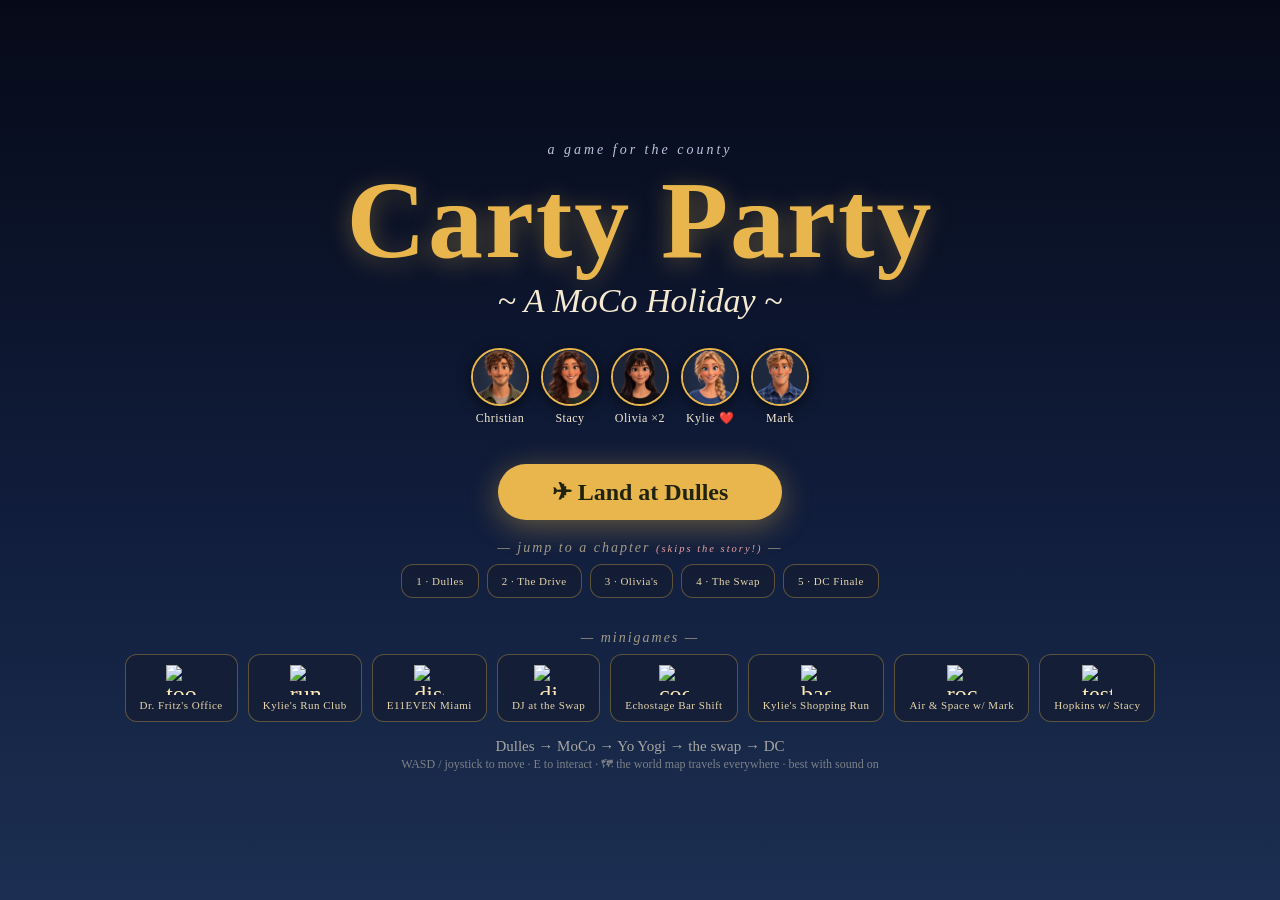
==== index.html @ 47bc9d47 "Title screen: world-map hint + completion checkmarks on finished minigames Co-Authored-By: Mark Koso" ====
<!DOCTYPE html>
<html lang="en">
<head>
<meta charset="UTF-8" />
<meta name="viewport" content="width=device-width, initial-scale=1.0, maximum-scale=1.0, user-scalable=no" />
<title>Carty Party: A MoCo Holiday</title>
<link rel="stylesheet" href="css/style.css" />
<script type="importmap">
{
  "imports": {
    "three": "https://cdn.jsdelivr.net/npm/three@0.160.0/build/three.module.js",
    "three/addons/": "https://cdn.jsdelivr.net/npm/three@0.160.0/examples/jsm/"
  }
}
</script>
  <link rel="icon" href="data:image/svg+xml,<svg xmlns=%22http://www.w3.org/2000/svg%22 viewBox=%220 0 100 100%22><text y=%22.9em%22 font-size=%2290%22>🎄</text></svg>">
</head>
<body>
<div id="game-container"></div>

<button id="menu-button" class="hidden" onclick="window.location.href=window.location.pathname">✕ exit to menu</button>
<div id="hud">
  <div id="objective-banner" class="hidden"></div>
  <div id="interact-prompt" class="hidden">E</div>
</div>

<div id="dialogue-box" class="hidden">
  <div style="display:flex;align-items:flex-start;gap:10px"><img id="dialogue-portrait" style="display:none;width:58px;height:58px;border-radius:50%;object-fit:cover;border:2px solid rgba(255,255,255,.35);flex:none"><div style="flex:1"><div id="dialogue-speaker"></div>
  <div id="dialogue-text"></div></div></div>
  <div style="display:flex;justify-content:space-between;align-items:center"><div id="dialogue-advance">▼ tap / E</div><div id="dialogue-skip" style="cursor:pointer;opacity:.75;font-size:13px;padding:4px 10px;border:1px solid rgba(255,255,255,.3);border-radius:8px">skip » esc</div></div>
</div>

<div id="phone-overlay" class="hidden">
  <div id="phone-caller"></div>
  <div id="phone-status">incoming call…</div>
</div>

<div id="choice-box" class="hidden"></div>

<div id="touch-controls">
  <div id="joystick-zone"><div id="joystick-base"><div id="joystick-stick"></div></div></div>
  <div id="action-button">E</div>
  <div id="jump-button">⤒</div>
</div>

<div id="title-screen">
  <canvas id="title-snow"></canvas>
  <div id="title-inner">
    <div id="title-lights"></div>
    <p class="title-kicker">a game for the county</p>
    <h1><span>Carty</span> <span>Party</span></h1>
    <h2>~ A MoCo Holiday ~</h2>
    <div id="title-cast">
      <div class="cast-chip"><img src="assets/portraits/christian.png" alt="Christian"><span>Christian</span></div>
      <div class="cast-chip"><img id="cast-stacy" src="assets/portraits/stacy.png" alt="Stacy"><span>Stacy</span></div>
      <div class="cast-chip"><img id="cast-olivia" src="assets/portraits/olivia.png" alt="Olivia"><span>Olivia ×2</span></div>
      <div class="cast-chip"><img id="cast-kylie" src="assets/portraits/kylie.png" alt="Kylie"><span>Kylie ❤️</span></div>
      <div class="cast-chip"><img id="cast-mark" src="assets/portraits/mark.png" alt="Mark"><span>Mark</span></div>
    </div>
    <button id="start-button">✈ Land at Dulles</button>
    
    <div id="levels-section">
      <p class="mg-title">— jump to a chapter <span class="skip-warn">(skips the story!)</span> —</p>
      <div id="levels-row">
        <button class="mg-btn lvl" data-scene="airport"><span>1 · Dulles</span></button>
        <button class="mg-btn lvl" data-scene="drive"><span>2 · The Drive</span></button>
        <button class="mg-btn lvl" data-scene="house"><span>3 · Olivia's</span></button>
        <button class="mg-btn lvl" data-scene="swap"><span>4 · The Swap</span></button>
        <button class="mg-btn lvl" data-scene="dc"><span>5 · DC Finale</span></button>
      </div>
    </div>
    <div id="minigames-section">
      <p class="mg-title">— minigames —</p>
      <div id="minigames-row">
        <button class="mg-btn" data-scene="dentist"><img class="mg-emoji" src="https://cdn.jsdelivr.net/gh/jdecked/twemoji@15.0.3/assets/72x72/1f9b7.png" alt="tooth"><span>Dr. Fritz's Office</span></button>
        <button class="mg-btn" data-scene="runclub"><img class="mg-emoji" src="https://cdn.jsdelivr.net/gh/jdecked/twemoji@15.0.3/assets/72x72/1f3c3.png" alt="run"><span>Kylie's Run Club</span></button>
        <button class="mg-btn" data-scene="miami"><img class="mg-emoji" src="https://cdn.jsdelivr.net/gh/jdecked/twemoji@15.0.3/assets/72x72/1faa9.png" alt="disco"><span>E11EVEN Miami</span></button>
        <button class="mg-btn" data-scene="swap"><img class="mg-emoji" src="https://cdn.jsdelivr.net/gh/jdecked/twemoji@15.0.3/assets/72x72/1f3a7.png" alt="dj"><span>DJ at the Swap</span></button>
        <button class="mg-btn" data-scene="echostage"><img class="mg-emoji" src="https://cdn.jsdelivr.net/gh/jdecked/twemoji@15.0.3/assets/72x72/1f378.png" alt="cocktail"><span>Echostage Bar Shift</span></button>
        <button class="mg-btn" data-scene="shopping"><img class="mg-emoji" src="https://cdn.jsdelivr.net/gh/jdecked/twemoji@15.0.3/assets/72x72/1f6cd.png" alt="bags"><span>Kylie's Shopping Run</span></button>
        <button class="mg-btn" data-scene="museum"><img class="mg-emoji" src="https://cdn.jsdelivr.net/gh/jdecked/twemoji@15.0.3/assets/72x72/1f680.png" alt="rocket"><span>Air & Space w/ Mark</span></button>
        <button class="mg-btn" data-scene="hopkins"><img class="mg-emoji" src="https://cdn.jsdelivr.net/gh/jdecked/twemoji@15.0.3/assets/72x72/1f9ea.png" alt="test tube"><span>Hopkins w/ Stacy</span></button>
      </div>
    </div>
    <p class="title-sub">Dulles → MoCo → Yo Yogi → the swap → DC<br>
    <span class="title-small">WASD / joystick to move · E to interact · 🗺 the world map travels everywhere · best with sound on</span></p>
  </div>
</div>

<script>
// completion checkmarks on minigame buttons
for (const btn of document.querySelectorAll('.mg-btn[data-scene]')) {
  try {
    if (localStorage.getItem('cp-done-' + btn.dataset.scene)) {
      const b = document.createElement('span');
      b.textContent = ' ✓';
      b.style.color = '#6f6';
      btn.querySelector('span').appendChild(b);
    }
  } catch {}
}
</script>
<script type="module" src="js/main.js"></script>
</body>
</html>
---- css/style.css ----
* { margin: 0; padding: 0; box-sizing: border-box; }
html, body { width: 100%; height: 100%; overflow: hidden; background: #0b0e1a; font-family: Georgia, 'Times New Roman', serif; }
#game-container, #game-container canvas { width: 100%; height: 100%; display: block; touch-action: none; }
.hidden { display: none !important; }

#title-screen {
  position: fixed; inset: 0; z-index: 50; display: flex; flex-direction: column;
  align-items: center; justify-content: center; gap: 8px;
  background: radial-gradient(ellipse at center, #1c2b4a 0%, #0b0e1a 75%);
  color: #f5ead1; text-align: center; padding: 20px;
}
#title-screen h1 { font-size: clamp(42px, 9vw, 84px); letter-spacing: 2px; color: #e8b64c; text-shadow: 0 4px 24px rgba(232,182,76,.35); }
#title-screen h2 { font-size: clamp(20px, 4vw, 34px); font-weight: normal; font-style: italic; }
.title-sub { opacity: .65; margin-top: 6px; font-size: 15px; }
#start-button {
  margin-top: 28px; font-family: inherit; font-size: 22px; padding: 14px 54px; cursor: pointer;
  background: #e8b64c; color: #20240f; border: none; border-radius: 999px; font-weight: bold;
  box-shadow: 0 6px 30px rgba(232,182,76,.4); transition: transform .15s;
}
#start-button:hover { transform: scale(1.06); }

#hud { position: fixed; inset: 0; pointer-events: none; z-index: 10; }
#objective-banner {
  position: absolute; top: 14px; left: 50%; transform: translateX(-50%);
  background: rgba(10,12,24,.82); color: #f5ead1; padding: 10px 22px; border-radius: 999px;
  font-size: 15px; border: 1px solid rgba(232,182,76,.45); max-width: 90vw; text-align: center;
  backdrop-filter: blur(4px);
}
#interact-prompt {
  position: absolute; bottom: 30%; left: 50%; transform: translateX(-50%);
  width: 44px; height: 44px; border-radius: 50%; background: #e8b64c; color: #20240f;
  display: flex; align-items: center; justify-content: center; font-weight: bold; font-size: 20px;
  animation: pulse 1.2s infinite; box-shadow: 0 0 18px rgba(232,182,76,.7);
}
@keyframes pulse { 50% { transform: translateX(-50%) scale(1.15); } }

#dialogue-box {
  position: fixed; bottom: 0; left: 0; right: 0; z-index: 20; padding: 18px 20px 26px;
  background: linear-gradient(transparent, rgba(6,8,16,.96) 30%);
  color: #f5ead1; cursor: pointer;
}
#dialogue-speaker { color: #e8b64c; font-weight: bold; font-size: 15px; margin-bottom: 5px; letter-spacing: 1px; }
#dialogue-text { font-size: clamp(17px, 2.6vw, 21px); line-height: 1.5; max-width: 850px; margin: 0 auto; }
#dialogue-box > #dialogue-speaker, #dialogue-box > #dialogue-text { margin-left: auto; margin-right: auto; max-width: 850px; }
#dialogue-advance { text-align: right; font-size: 12px; opacity: .55; max-width: 850px; margin: 6px auto 0; animation: pulse 1.4s infinite; }

#phone-overlay {
  position: fixed; top: 12%; left: 50%; transform: translateX(-50%); z-index: 25;
  background: rgba(12,16,30,.95); border: 1px solid rgba(232,182,76,.5); border-radius: 20px;
  padding: 16px 34px; text-align: center; color: #f5ead1; backdrop-filter: blur(6px);
  animation: phoneglow 1.4s infinite;
}
@keyframes phoneglow { 50% { box-shadow: 0 0 30px rgba(232,182,76,.5); } }
#phone-caller { font-size: 21px; font-weight: bold; color: #e8b64c; }
#phone-status { font-size: 13px; opacity: .7; margin-top: 3px; font-style: italic; }

#choice-box { position: fixed; bottom: 22%; left: 0; right: 0; z-index: 22; display: flex; flex-direction: column; align-items: center; gap: 10px; padding: 0 16px; }
.choice-btn {
  font-family: inherit; font-size: 17px; padding: 12px 30px; width: min(430px, 88vw);
  background: rgba(16,20,36,.92); color: #f5ead1; border: 1px solid rgba(232,182,76,.55);
  border-radius: 12px; cursor: pointer; transition: background .15s, transform .15s;
}
.choice-btn:hover { background: rgba(52,44,20,.95); transform: scale(1.03); }

#touch-controls { position: fixed; inset: 0; z-index: 15; pointer-events: none; display: none; }
#joystick-zone { position: absolute; left: 0; bottom: 0; width: 45%; height: 55%; pointer-events: auto; }
#joystick-base {
  position: absolute; left: 60px; bottom: 90px; width: 110px; height: 110px; border-radius: 50%;
  background: rgba(255,255,255,.07); border: 2px solid rgba(255,255,255,.18); display: none;
}
#joystick-stick {
  position: absolute; left: 50%; top: 50%; width: 48px; height: 48px; border-radius: 50%;
  background: rgba(232,182,76,.85); transform: translate(-50%,-50%); box-shadow: 0 2px 10px rgba(0,0,0,.5);
}
#jump-button {
  position: absolute;
  right: 24px;
  bottom: 195px;
  width: 58px;
  height: 58px;
  border-radius: 50%;
  background: rgba(30, 40, 60, 0.6);
  border: 2px solid rgba(255, 233, 184, 0.5);
  color: #ffe9b8;
  font-size: 26px;
  display: none;
  align-items: center;
  justify-content: center;
  pointer-events: auto;
  user-select: none;
}
body.touch #jump-button { display: flex; }

#action-button {
  position: absolute; right: 34px; bottom: 100px; width: 74px; height: 74px; border-radius: 50%;
  background: rgba(232,182,76,.9); color: #20240f; font-size: 26px; font-weight: bold;
  display: flex; align-items: center; justify-content: center; pointer-events: auto;
  box-shadow: 0 4px 16px rgba(0,0,0,.5); user-select: none;
}
body.touch #touch-controls { display: block; }

/* ---- cinematic title screen ---- */
#title-screen { overflow: hidden; background: linear-gradient(180deg, #060a18 0%, #101c3a 55%, #1c2f52 100%); }
#title-snow { position: absolute; inset: 0; width: 100%; height: 100%; }
#title-inner { position: relative; z-index: 2; display: flex; flex-direction: column; align-items: center; gap: 10px; width: 100%; }
#title-lights { display: flex; gap: 26px; margin-bottom: 4px; }
#title-lights span { width: 13px; height: 18px; border-radius: 50% 50% 40% 40%; animation: bulbTwinkle 1.6s infinite; box-shadow: 0 0 12px currentColor; }
@keyframes bulbTwinkle { 0%,100% { opacity: 1; } 50% { opacity: .35; } }
.title-kicker { font-style: italic; letter-spacing: 3px; font-size: 14px; color: #b8c4e0; text-transform: lowercase; }
#title-screen h1 { font-size: clamp(54px, 11vw, 110px); line-height: .95; }
#title-screen h1 span { display: inline-block; animation: titleFloat 4s ease-in-out infinite; }
#title-screen h1 span:nth-child(2) { animation-delay: .6s; }
@keyframes titleFloat { 0%,100% { transform: translateY(0); } 50% { transform: translateY(-7px); } }
#title-cast { display: flex; gap: 12px; margin-top: 18px; flex-wrap: wrap; justify-content: center; }
.cast-chip {
  display: flex; flex-direction: column; align-items: center; gap: 5px;
  color: #f5ead1; font-size: 12px; letter-spacing: .5px;
}
.cast-chip img, .cast-chip .img-crop {
  width: 58px; height: 58px; border-radius: 50%; object-fit: cover;
  border: 2px solid #e8b64c; box-shadow: 0 3px 14px rgba(0,0,0,.6);
}
.cast-chip .img-crop { overflow: hidden; position: relative; background: #222; }
.cast-chip .img-crop img { position: absolute; border: none; box-shadow: none; border-radius: 0; }
#start-button { animation: startGlow 2.2s infinite; font-size: 24px; }
@keyframes startGlow { 0%,100% { box-shadow: 0 6px 30px rgba(232,182,76,.35); } 50% { box-shadow: 0 6px 46px rgba(232,182,76,.75); } }
.title-small { font-size: 12px; opacity: .7; }

#minigames-section { margin-top: 18px; }
.mg-title { color: rgba(255,233,184,.6); font-family: Georgia, serif; font-style: italic; font-size: 14px; margin: 0 0 8px; letter-spacing: 2px; }
#minigames-row { display: flex; gap: 10px; justify-content: center; flex-wrap: wrap; }
.mg-btn {
  display: flex; flex-direction: column; align-items: center; gap: 4px;
  background: rgba(20,28,48,.65); border: 1px solid rgba(232,182,76,.35);
  color: #ffe9b8; border-radius: 12px; padding: 10px 14px; font-size: 24px;
  cursor: pointer; transition: transform .15s, border-color .15s; font-family: Georgia, serif;
}
.mg-btn span { font-size: 11px; letter-spacing: .5px; opacity: .9; }
.mg-btn:hover { transform: translateY(-2px) scale(1.04); border-color: rgba(232,182,76,.9); }

.mg-emoji { width: 30px; height: 30px; }

#menu-button {
  position: fixed; top: 12px; right: 14px; z-index: 999; pointer-events: auto;
  background: rgba(10,14,26,0.55); border: 1px solid rgba(255,233,184,0.35);
  color: #ffe9b8; font-family: Georgia, serif; font-size: 15px; font-weight: bold;
  padding: 8px 16px; border-radius: 16px; cursor: pointer;
  backdrop-filter: blur(4px);
}
#menu-button.hidden { display: none; }

#levels-section { margin: 10px 0 4px; text-align: center; }
#levels-row { display: flex; gap: 8px; justify-content: center; flex-wrap: wrap; }
.skip-warn { color: #e8a0a0; font-size: 0.75em; font-style: italic; }
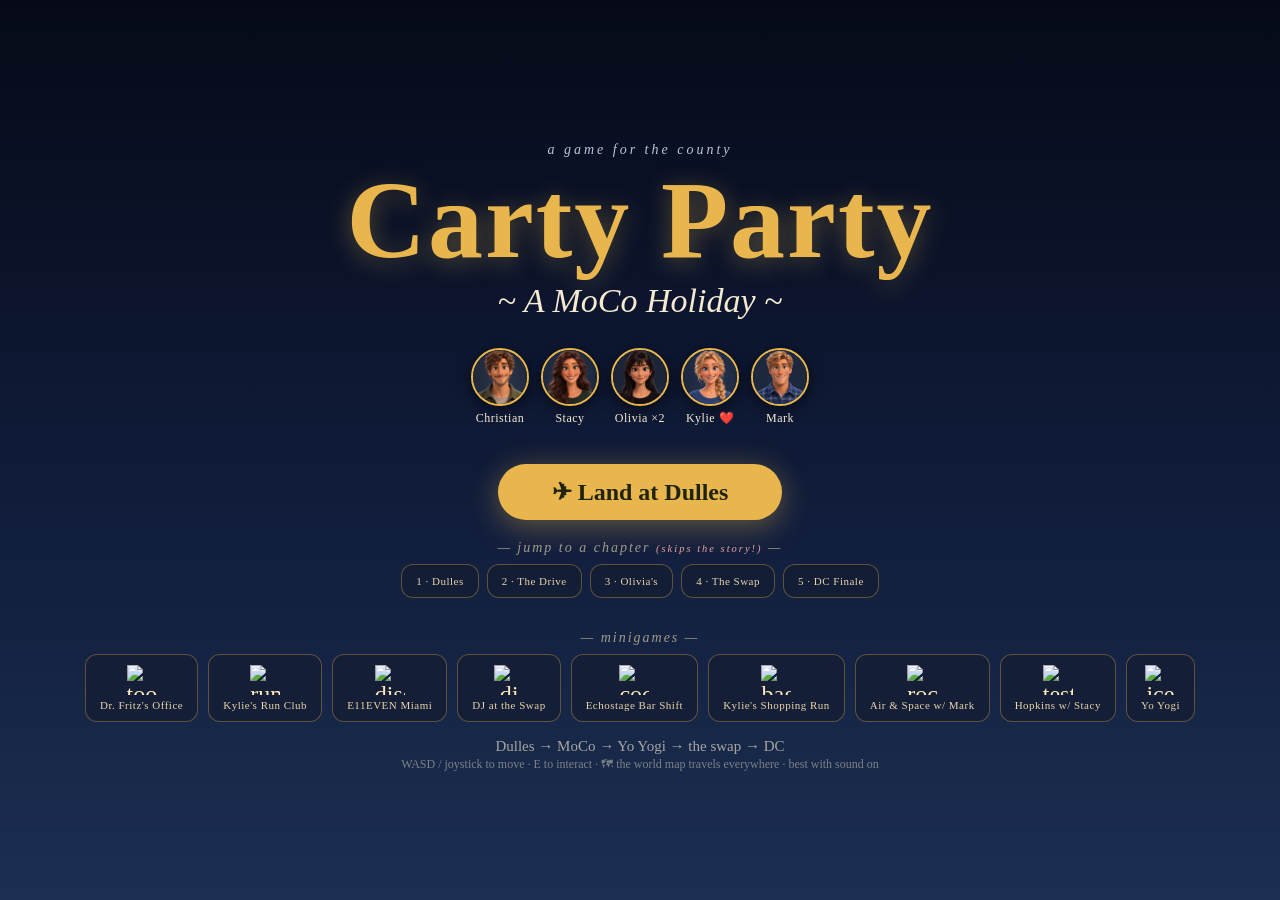
==== commit 812add31: "Yo Yogi venue: the froyo shop itself — flavor wall, toppings bar, CLOSES AT 9 sign, perfect-swirl mi" ====
--- a/index.html
+++ b/index.html
@@ -80,6 +80,7 @@
         <button class="mg-btn" data-scene="shopping"><img class="mg-emoji" src="https://cdn.jsdelivr.net/gh/jdecked/twemoji@15.0.3/assets/72x72/1f6cd.png" alt="bags"><span>Kylie's Shopping Run</span></button>
         <button class="mg-btn" data-scene="museum"><img class="mg-emoji" src="https://cdn.jsdelivr.net/gh/jdecked/twemoji@15.0.3/assets/72x72/1f680.png" alt="rocket"><span>Air & Space w/ Mark</span></button>
         <button class="mg-btn" data-scene="hopkins"><img class="mg-emoji" src="https://cdn.jsdelivr.net/gh/jdecked/twemoji@15.0.3/assets/72x72/1f9ea.png" alt="test tube"><span>Hopkins w/ Stacy</span></button>
+        <button class="mg-btn" data-scene="yogi"><img class="mg-emoji" src="https://cdn.jsdelivr.net/gh/jdecked/twemoji@15.0.3/assets/72x72/1f366.png" alt="ice cream"><span>Yo Yogi</span></button>
       </div>
     </div>
     <p class="title-sub">Dulles → MoCo → Yo Yogi → the swap → DC<br>
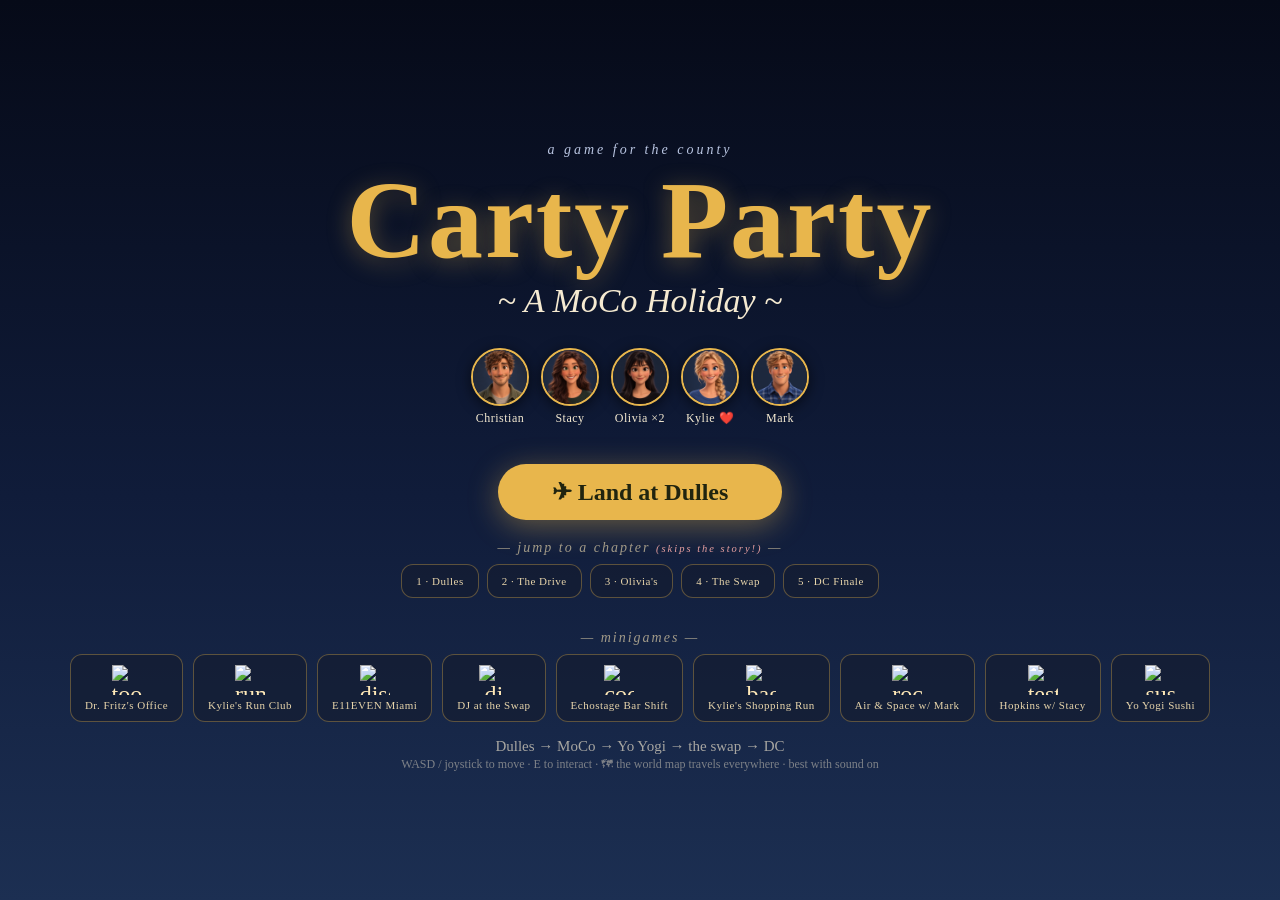
==== commit c0245372: "Yo Yogi emoji corrected to sushi everywhere Co-Authored-By: Mark Kosoy <mark.kosoy@gmail.com>" ====
--- a/index.html
+++ b/index.html
@@ -80,7 +80,7 @@
         <button class="mg-btn" data-scene="shopping"><img class="mg-emoji" src="https://cdn.jsdelivr.net/gh/jdecked/twemoji@15.0.3/assets/72x72/1f6cd.png" alt="bags"><span>Kylie's Shopping Run</span></button>
         <button class="mg-btn" data-scene="museum"><img class="mg-emoji" src="https://cdn.jsdelivr.net/gh/jdecked/twemoji@15.0.3/assets/72x72/1f680.png" alt="rocket"><span>Air & Space w/ Mark</span></button>
         <button class="mg-btn" data-scene="hopkins"><img class="mg-emoji" src="https://cdn.jsdelivr.net/gh/jdecked/twemoji@15.0.3/assets/72x72/1f9ea.png" alt="test tube"><span>Hopkins w/ Stacy</span></button>
-        <button class="mg-btn" data-scene="yogi"><img class="mg-emoji" src="https://cdn.jsdelivr.net/gh/jdecked/twemoji@15.0.3/assets/72x72/1f366.png" alt="ice cream"><span>Yo Yogi</span></button>
+        <button class="mg-btn" data-scene="yogi"><img class="mg-emoji" src="https://cdn.jsdelivr.net/gh/jdecked/twemoji@15.0.3/assets/72x72/1f363.png" alt="sushi"><span>Yo Yogi Sushi</span></button>
       </div>
     </div>
     <p class="title-sub">Dulles → MoCo → Yo Yogi → the swap → DC<br>
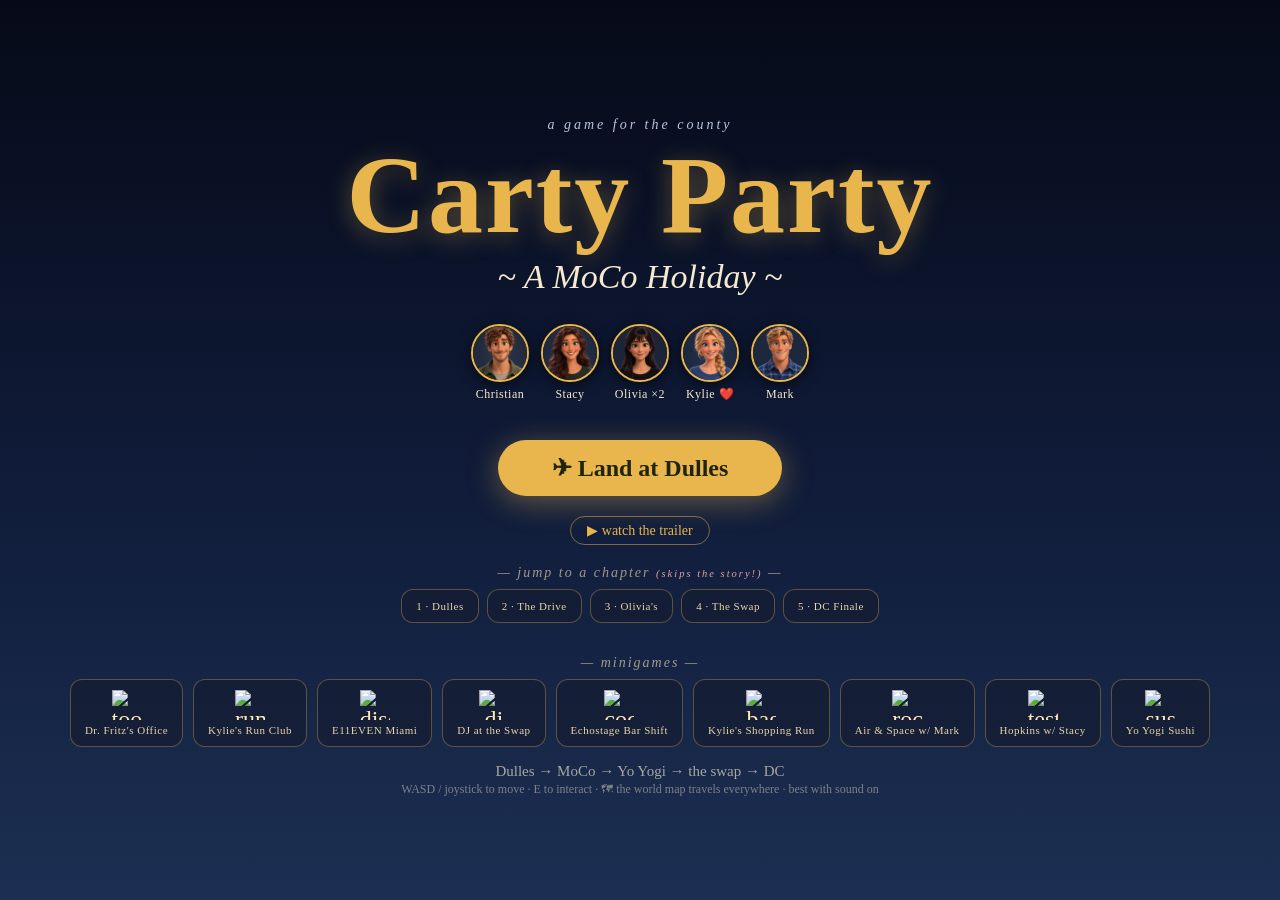
==== commit 8952e44c: "Title screen: watch-the-trailer link Co-Authored-By: Mark Kosoy <mark.kosoy@gmail.com>" ====
--- a/index.html
+++ b/index.html
@@ -58,6 +58,7 @@
       <div class="cast-chip"><img id="cast-mark" src="assets/portraits/mark.png" alt="Mark"><span>Mark</span></div>
     </div>
     <button id="start-button">✈ Land at Dulles</button>
+    <a href="/trailer.html" style="display:inline-block;margin-top:10px;color:#e8b64c;font-family:Georgia;font-size:14px;text-decoration:none;border:1px solid rgba(232,182,76,.5);border-radius:16px;padding:5px 16px">▶ watch the trailer</a>
     
     <div id="levels-section">
       <p class="mg-title">— jump to a chapter <span class="skip-warn">(skips the story!)</span> —</p>
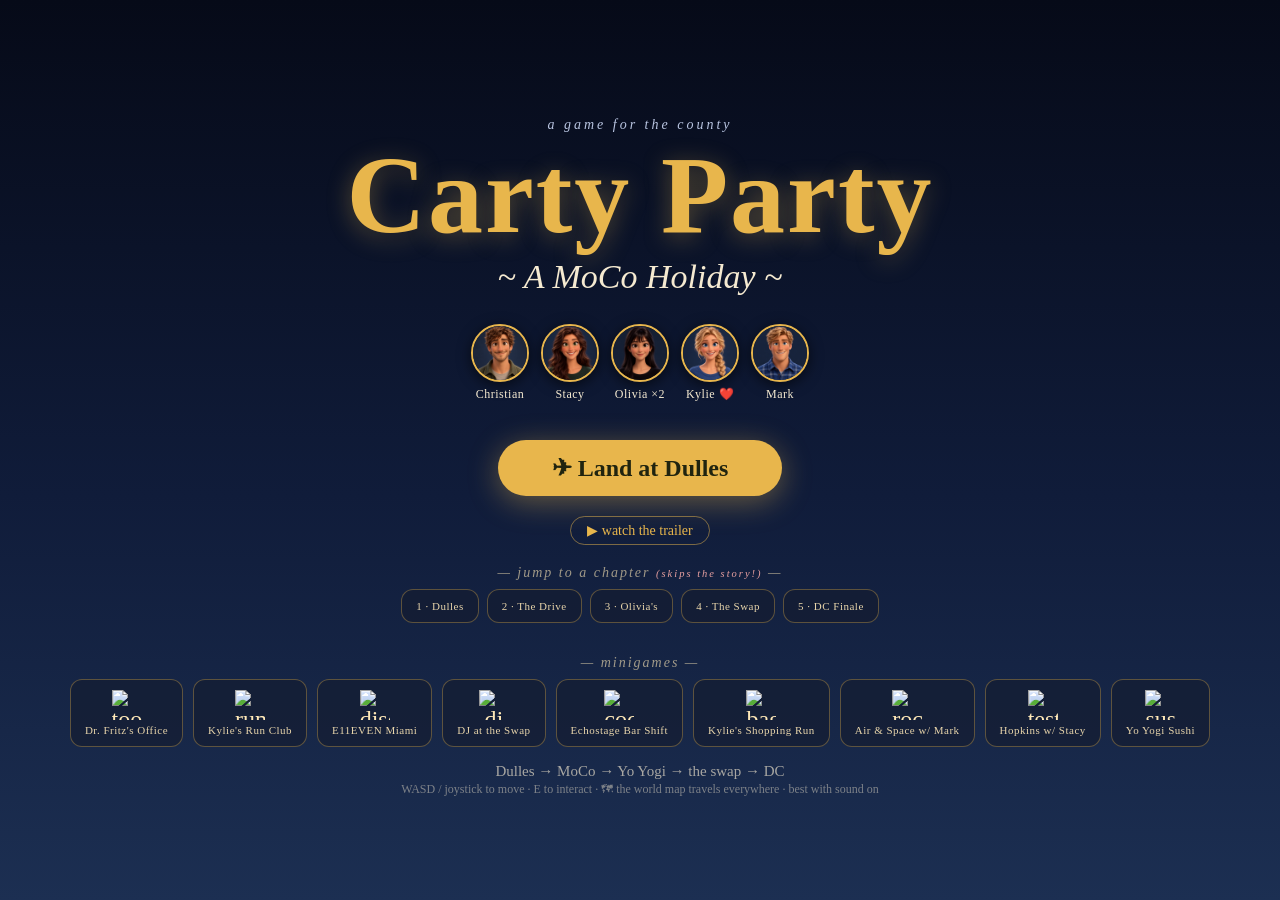
==== commit 7338b429: "Homepage: touch-aware footer controls line Co-Authored-By: Mark Kosoy <mark.kosoy@gmail.com>" ====
--- a/index.html
+++ b/index.html
@@ -85,11 +85,15 @@
       </div>
     </div>
     <p class="title-sub">Dulles → MoCo → Yo Yogi → the swap → DC<br>
-    <span class="title-small">WASD / joystick to move · E to interact · 🗺 the world map travels everywhere · best with sound on</span></p>
+    <span class="title-small" id="controls-line">WASD / joystick to move · E to interact · 🗺 the world map travels everywhere · best with sound on</span></p>
   </div>
 </div>
 
 <script>
+if (('ontouchstart' in window || navigator.maxTouchPoints > 0)) {
+  const cl = document.getElementById('controls-line');
+  if (cl) cl.textContent = 'left thumb to move · tap \u2726 to interact · \ud83d\uddfa\uFE0E the world map travels everywhere · best with sound on';
+}
 // completion checkmarks on minigame buttons
 for (const btn of document.querySelectorAll('.mg-btn[data-scene]')) {
   try {
--- a/css/style.css
+++ b/css/style.css
@@ -25,6 +25,9 @@
   background: rgba(10,12,24,.82); color: #f5ead1; padding: 10px 22px; border-radius: 999px;
   font-size: 15px; border: 1px solid rgba(232,182,76,.45); max-width: 90vw; text-align: center;
   backdrop-filter: blur(4px);
+}
+@media (max-width: 560px) {
+  #objective-banner { top: 56px; font-size: 13px; padding: 8px 14px; max-width: 82vw; }
 }
 #interact-prompt {
   position: absolute; bottom: 30%; left: 50%; transform: translateX(-50%);
@@ -152,3 +155,31 @@
 #levels-section { margin: 10px 0 4px; text-align: center; }
 #levels-row { display: flex; gap: 8px; justify-content: center; flex-wrap: wrap; }
 .skip-warn { color: #e8a0a0; font-size: 0.75em; font-style: italic; }
+
+/* homepage polish: tighter rhythm on phones + venue completion stars */
+.mg-btn.done-venue { border-color: rgba(110,220,130,.55); }
+.mg-btn.done-venue::after { content: '✓'; position: absolute; top: 4px; right: 7px; color: #6fdc86; font-size: 13px; font-weight: bold; text-shadow: 0 1px 3px #000; }
+.mg-btn { position: relative; }
+@media (max-width: 560px) {
+  #title-cast { margin-top: 6px; gap: 8px; }
+  #title-inner { gap: 7px; }
+  #start-button { font-size: 20px; padding: 12px 30px; }
+  .mg-title { margin: 8px 0 4px; font-size: 12px; }
+}
+
+/* horizontal snap-scroll card rows — one row per section, no vertical sprawl */
+@media (max-width: 720px) {
+  #levels-row, #minigames-row {
+    flex-wrap: nowrap;
+    overflow-x: auto;
+    justify-content: flex-start;
+    scroll-snap-type: x mandatory;
+    -webkit-overflow-scrolling: touch;
+    padding: 4px 8px 10px;
+    width: 100%;
+    scrollbar-width: none;
+  }
+  #levels-row::-webkit-scrollbar, #minigames-row::-webkit-scrollbar { display: none; }
+  .mg-btn { flex: 0 0 auto; scroll-snap-align: center; min-width: 92px; }
+  #levels-section, #minigames-section { width: 100%; }
+}
